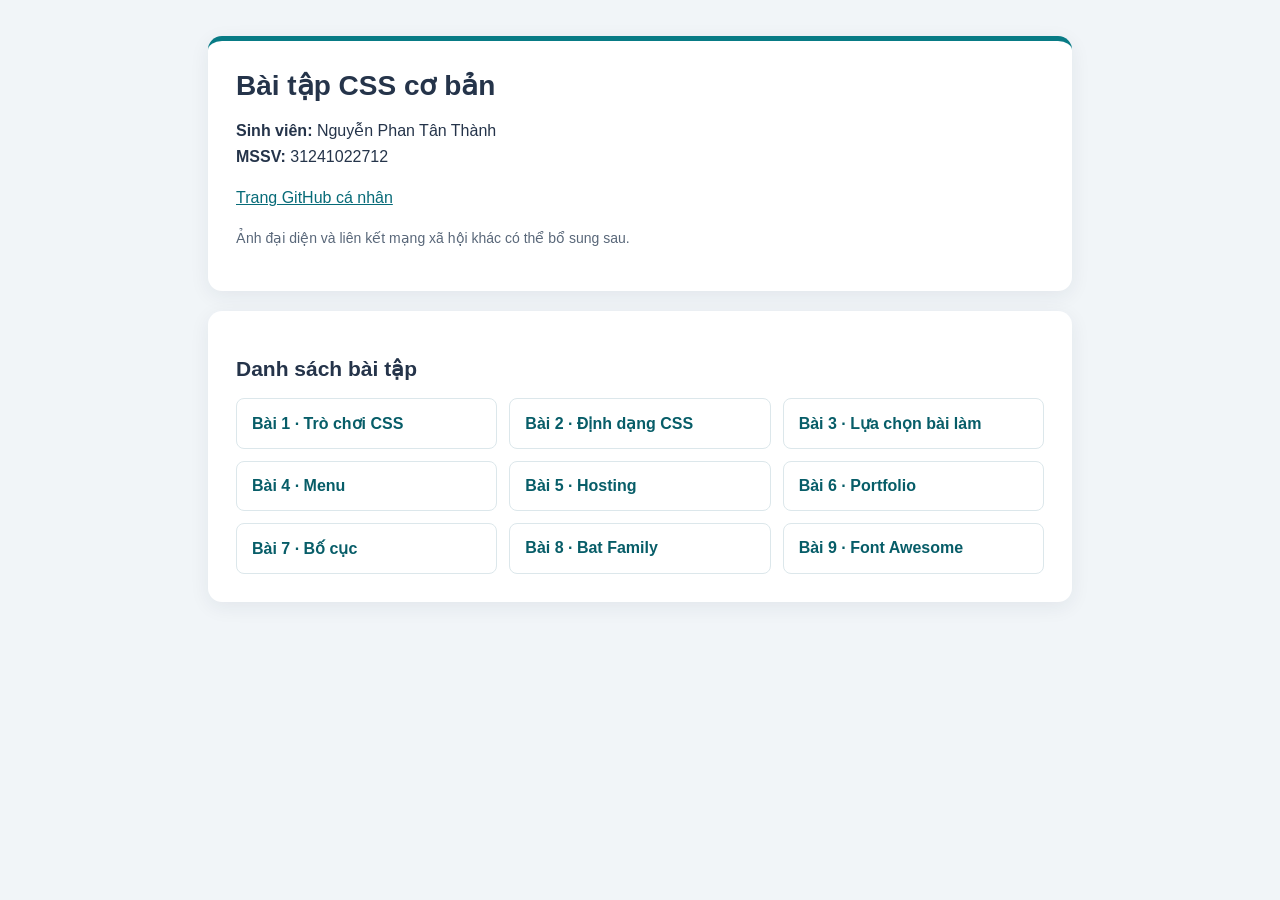
==== index.html @ 28396dc8 "Fix GitHub Pages homepage link" ====
<!doctype html>
<html lang="vi">
<head>
  <meta charset="utf-8">
  <meta name="viewport" content="width=device-width, initial-scale=1">
  <meta http-equiv="refresh" content="0; url=Tuan3/VeNha/">
  <title>Bài tập CSS tuần 3</title>
</head>
<body>
  <p>Đang mở trang bài tập. Nếu trang không tự chuyển, <a href="Tuan3/VeNha/">nhấn vào đây để xem bài tập</a>.</p>
</body>
</html>
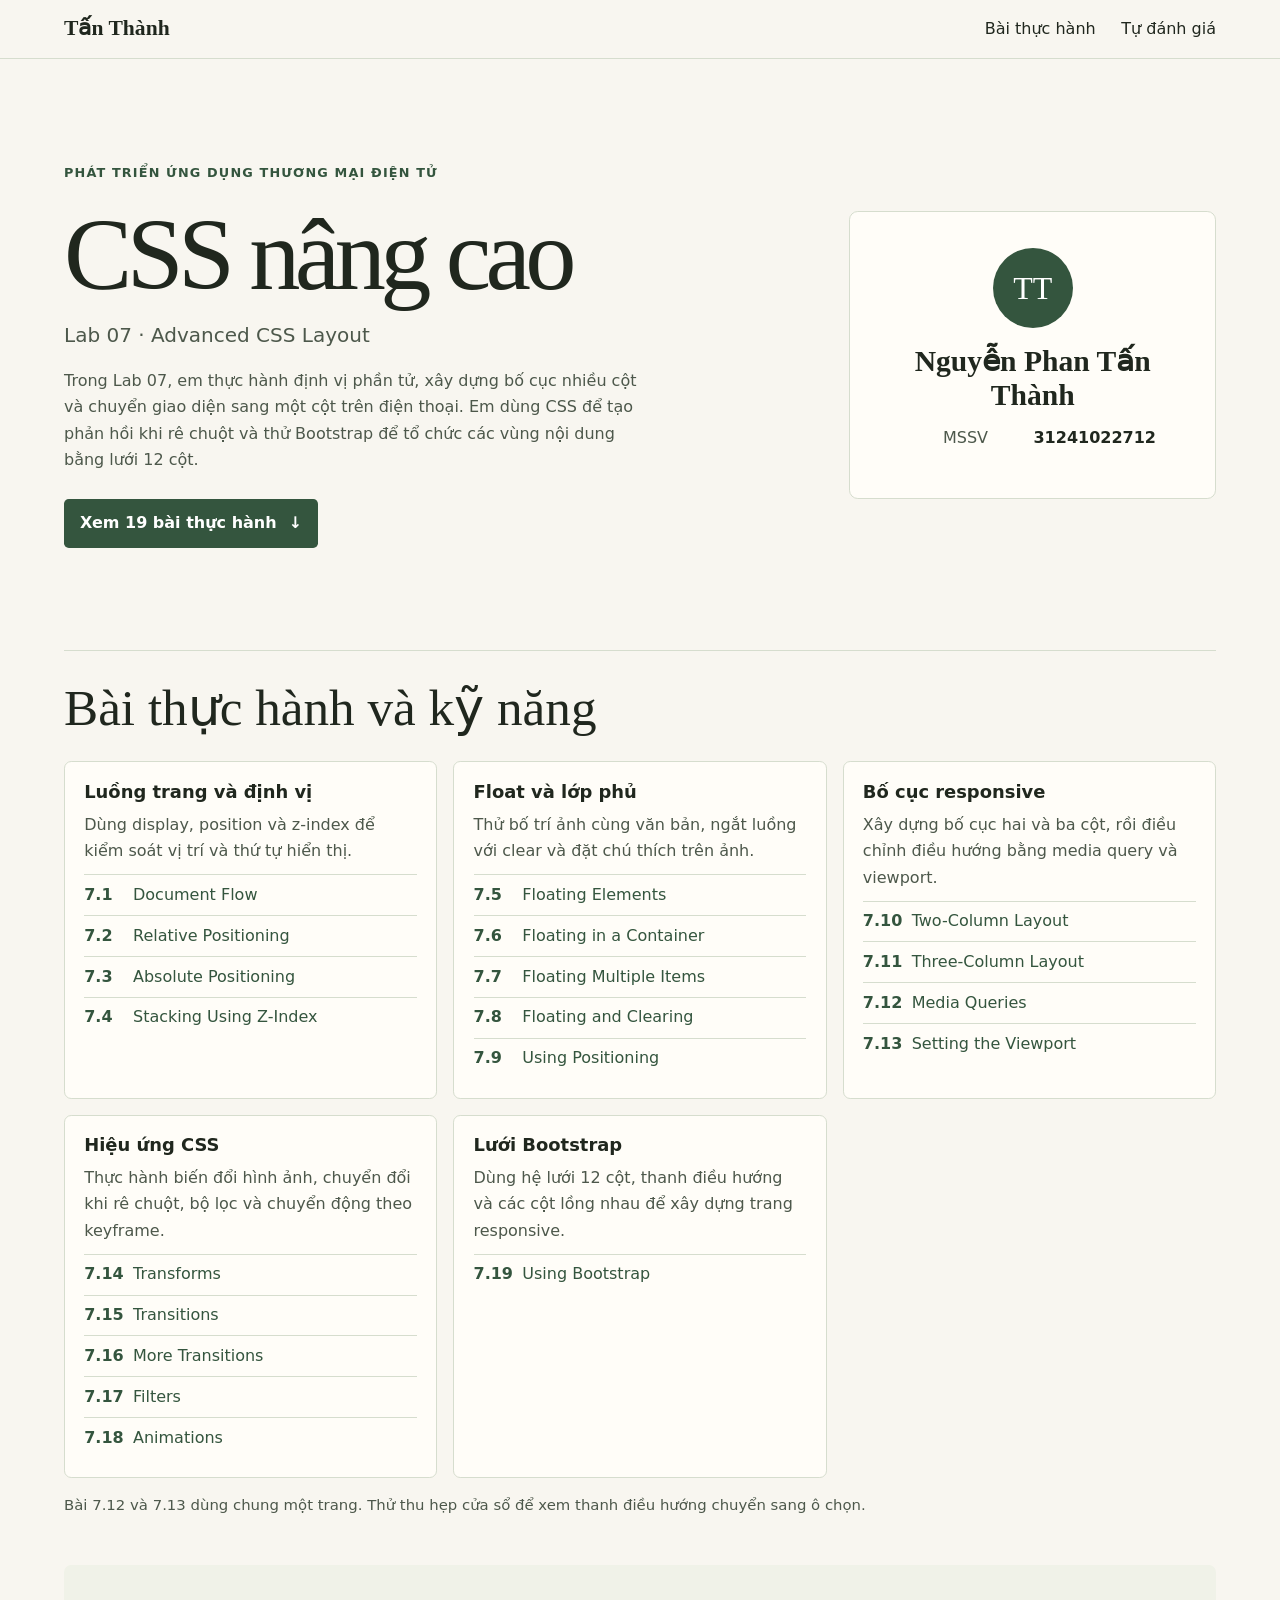
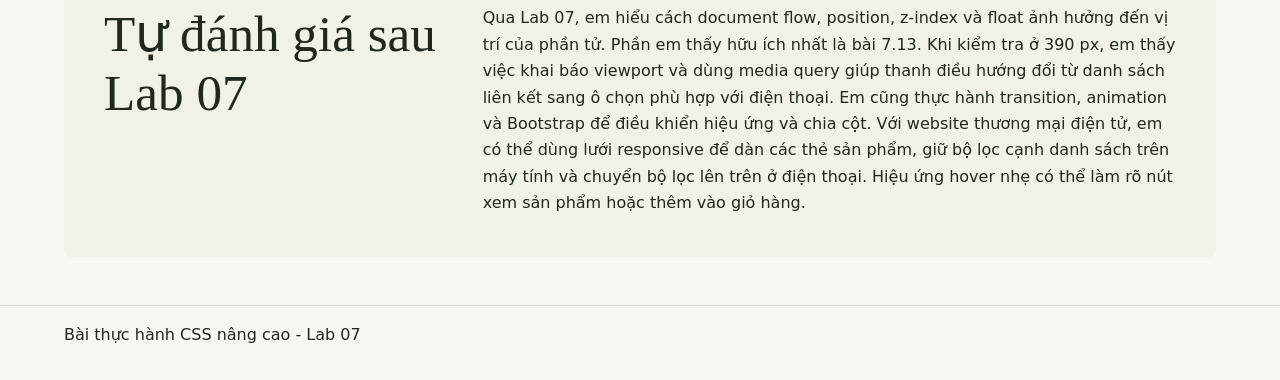
==== commit 34633573: "Add Advanced CSS Lab 07 assignment" ====
--- a/index.html
+++ b/index.html
@@ -1,12 +1,112 @@
-<!doctype html>
+<!DOCTYPE html>
 <html lang="vi">
 <head>
   <meta charset="utf-8">
   <meta name="viewport" content="width=device-width, initial-scale=1">
-  <meta http-equiv="refresh" content="0; url=Tuan3/VeNha/">
-  <title>Bài tập CSS tuần 3</title>
+  <title>Lab 07 CSS nâng cao | Tấn Thành</title>
+  <meta name="description" content="Bài thực hành Lab 07 CSS nâng cao của Nguyễn Phan Tấn Thành">
+  <link rel="stylesheet" href="style.css">
 </head>
 <body>
-  <p>Đang mở trang bài tập. Nếu trang không tự chuyển, <a href="Tuan3/VeNha/">nhấn vào đây để xem bài tập</a>.</p>
+  <a class="skip-link" href="#main">Đến nội dung</a>
+  <header class="site-header">
+    <nav class="wrap site-nav" aria-label="Điều hướng chính">
+      <a class="name" href="./">Tấn Thành</a>
+      <ul>
+        <li><a href="#bai-thuc-hanh">Bài thực hành</a></li>
+        <li><a href="#tu-danh-gia">Tự đánh giá</a></li>
+      </ul>
+    </nav>
+  </header>
+
+  <main id="main" class="wrap">
+    <section class="hero" aria-labelledby="hero-title">
+      <div class="intro">
+        <p class="course">Phát triển ứng dụng thương mại điện tử</p>
+        <h1 id="hero-title">CSS nâng cao</h1>
+        <p class="subtitle">Lab 07 · Advanced CSS Layout</p>
+        <p>Trong Lab 07, em thực hành định vị phần tử, xây dựng bố cục nhiều cột và chuyển giao diện sang một cột trên điện thoại. Em dùng CSS để tạo phản hồi khi rê chuột và thử Bootstrap để tổ chức các vùng nội dung bằng lưới 12 cột.</p>
+        <a class="button" href="#bai-thuc-hanh">Xem 19 bài thực hành <span aria-hidden="true">↓</span></a>
+      </div>
+      <div class="profile">
+        <div class="profile-info">
+          <p class="profile-initials" aria-hidden="true">TT</p>
+          <h2>Nguyễn Phan Tấn Thành</h2>
+          <dl>
+            <div><dt>MSSV</dt><dd>31241022712</dd></div>
+          </dl>
+        </div>
+      </div>
+    </section>
+
+    <section class="exercises" id="bai-thuc-hanh" aria-labelledby="exercises-title">
+      <h2 id="exercises-title">Bài thực hành và kỹ năng</h2>
+      <div class="topics">
+      <section class="topic">
+        <h3>Luồng trang và định vị</h3>
+        <p>Dùng display, position và z-index để kiểm soát vị trí và thứ tự hiển thị.</p>
+        <ul>
+          <li><a href="Lab07/lab07-exercise01.html"><span>7.1</span> Document Flow</a></li>
+          <li><a href="Lab07/lab07-exercise02.html"><span>7.2</span> Relative Positioning</a></li>
+          <li><a href="Lab07/lab07-exercise03.html"><span>7.3</span> Absolute Positioning</a></li>
+          <li><a href="Lab07/lab07-exercise04.html"><span>7.4</span> Stacking Using Z-Index</a></li>
+        </ul>
+      </section>
+
+      <section class="topic">
+        <h3>Float và lớp phủ</h3>
+        <p>Thử bố trí ảnh cùng văn bản, ngắt luồng với clear và đặt chú thích trên ảnh.</p>
+        <ul>
+          <li><a href="Lab07/lab07-exercise05.html"><span>7.5</span> Floating Elements</a></li>
+          <li><a href="Lab07/lab07-exercise06.html"><span>7.6</span> Floating in a Container</a></li>
+          <li><a href="Lab07/lab07-exercise07.html"><span>7.7</span> Floating Multiple Items</a></li>
+          <li><a href="Lab07/lab07-exercise08.html"><span>7.8</span> Floating and Clearing</a></li>
+          <li><a href="Lab07/lab07-exercise09.html"><span>7.9</span> Using Positioning</a></li>
+        </ul>
+      </section>
+
+      <section class="topic">
+        <h3>Bố cục responsive</h3>
+        <p>Xây dựng bố cục hai và ba cột, rồi điều chỉnh điều hướng bằng media query và viewport.</p>
+        <ul>
+          <li><a href="Lab07/lab07-exercise10.html"><span>7.10</span> Two-Column Layout</a></li>
+          <li><a href="Lab07/lab07-exercise11.html"><span>7.11</span> Three-Column Layout</a></li>
+          <li><a href="Lab07/lab07-exercise12.html"><span>7.12</span> Media Queries</a></li>
+          <li><a href="Lab07/lab07-exercise12.html"><span>7.13</span> Setting the Viewport</a></li>
+        </ul>
+      </section>
+
+      <section class="topic">
+        <h3>Hiệu ứng CSS</h3>
+        <p>Thực hành biến đổi hình ảnh, chuyển đổi khi rê chuột, bộ lọc và chuyển động theo keyframe.</p>
+        <ul>
+          <li><a href="Lab07/lab07-exercise14.html"><span>7.14</span> Transforms</a></li>
+          <li><a href="Lab07/lab07-exercise15.html"><span>7.15</span> Transitions</a></li>
+          <li><a href="Lab07/lab07-exercise16.html"><span>7.16</span> More Transitions</a></li>
+          <li><a href="Lab07/lab07-exercise17.html"><span>7.17</span> Filters</a></li>
+          <li><a href="Lab07/lab07-exercise18.html"><span>7.18</span> Animations</a></li>
+        </ul>
+      </section>
+
+      <section class="topic">
+        <h3>Lưới Bootstrap</h3>
+        <p>Dùng hệ lưới 12 cột, thanh điều hướng và các cột lồng nhau để xây dựng trang responsive.</p>
+        <ul>
+          <li><a href="Lab07/lab07-exercise19.html"><span>7.19</span> Using Bootstrap</a></li>
+        </ul>
+      </section>
+      </div>
+      <p class="note">Bài 7.12 và 7.13 dùng chung một trang. Thử thu hẹp cửa sổ để xem thanh điều hướng chuyển sang ô chọn.</p>
+    </section>
+
+    <section class="reflection" id="tu-danh-gia" aria-labelledby="reflection-title">
+      <h2 id="reflection-title">Tự đánh giá sau Lab 07</h2>
+      <p>Qua Lab 07, em hiểu cách document flow, position, z-index và float ảnh hưởng đến vị trí của phần tử. Phần em thấy hữu ích nhất là bài 7.13. Khi kiểm tra ở 390 px, em thấy việc khai báo viewport và dùng media query giúp thanh điều hướng đổi từ danh sách liên kết sang ô chọn phù hợp với điện thoại. Em cũng thực hành transition, animation và Bootstrap để điều khiển hiệu ứng và chia cột. Với website thương mại điện tử, em có thể dùng lưới responsive để dàn các thẻ sản phẩm, giữ bộ lọc cạnh danh sách trên máy tính và chuyển bộ lọc lên trên ở điện thoại. Hiệu ứng hover nhẹ có thể làm rõ nút xem sản phẩm hoặc thêm vào giỏ hàng.</p>
+    </section>
+  </main>
+
+  <footer class="site-footer">
+    <div class="wrap">Bài thực hành CSS nâng cao - Lab 07</div>
+  </footer>
 </body>
 </html>
--- a/style.css
+++ b/style.css
@@ -0,0 +1,138 @@
+:root {
+  color-scheme: light;
+  --paper: #f8f6f0;
+  --ink: #20271e;
+  --muted: #4d584b;
+  --accent: #34553e;
+  --rule: #d6ddce;
+  --panel: #f0f2e8;
+}
+
+* { box-sizing: border-box; }
+html { scroll-padding-top: 1rem; }
+body {
+  margin: 0;
+  color: var(--ink);
+  background: var(--paper);
+  font: 1rem/1.65 system-ui, sans-serif;
+}
+a { color: var(--accent); text-underline-offset: .22em; }
+a:focus-visible { outline: 3px solid #795e31; outline-offset: 4px; }
+.wrap { width: min(72rem, calc(100% - 3rem)); margin-inline: auto; }
+.site-header { border-bottom: 1px solid var(--rule); }
+.site-nav, .site-nav ul {
+  display: flex;
+  flex-wrap: wrap;
+  align-items: center;
+  gap: 1rem 1.6rem;
+}
+.site-nav { justify-content: space-between; padding-block: 1rem; }
+.site-nav ul { margin: 0; padding: 0; list-style: none; }
+.site-nav a { color: var(--ink); text-decoration: none; }
+.site-nav a:hover { text-decoration: underline; }
+.name { font: bold 1.35rem/1.2 Georgia, serif; }
+.skip-link {
+  position: absolute;
+  z-index: 1;
+  inset: .5rem auto auto .5rem;
+  padding: .5rem .8rem;
+  background: white;
+  transform: translateY(-150%);
+}
+.skip-link:focus { transform: none; }
+
+.hero {
+  display: grid;
+  grid-template-columns: minmax(0, 1.45fr) minmax(15rem, .75fr);
+  align-items: center;
+  gap: clamp(2rem, 6vw, 6rem);
+  padding-block: clamp(3rem, 8vw, 7rem);
+}
+h1, h2, h3 { margin: 0; line-height: 1.15; }
+h1, main > section > h2, .profile h2 { font-family: Georgia, serif; }
+h1 { font-size: clamp(3.4rem, 8vw, 7rem); font-weight: 500; letter-spacing: -.055em; }
+main > section > h2 { font-size: clamp(2rem, 4vw, 3.25rem); font-weight: 500; }
+.course {
+  margin: 0 0 .8rem;
+  color: var(--accent);
+  font-size: .8rem;
+  font-weight: 750;
+  letter-spacing: .09em;
+  text-transform: uppercase;
+}
+.subtitle { margin: .35rem 0 1rem; font-size: 1.25rem; color: var(--muted); }
+.intro > p:last-of-type { max-width: 36rem; color: var(--muted); }
+.button {
+  display: inline-flex;
+  align-items: center;
+  gap: .75rem;
+  margin-top: .6rem;
+  padding: .7rem 1rem;
+  border-radius: .3rem;
+  background: var(--accent);
+  color: white;
+  font-weight: 650;
+  text-decoration: none;
+}
+.button:hover { background: #244331; }
+.profile { display: grid; place-items: center; min-height: 18rem; overflow: hidden; border: 1px solid var(--rule); border-radius: .55rem; background: #fffdf8; text-align: center; }
+.profile-info { padding: 2rem 1.2rem; }
+.profile-initials { display: grid; place-items: center; width: 5rem; aspect-ratio: 1; margin: 0 auto 1rem; border-radius: 50%; background: var(--accent); color: white; font: 2rem/1 Georgia, serif; }
+.profile h2 { font-size: clamp(1.35rem, 2.4vw, 1.85rem); }
+.profile dl { margin: .8rem 0 .6rem; }
+.profile dl div { display: flex; justify-content: center; flex-wrap: wrap; gap: 0 .75rem; }
+.profile dt { color: var(--muted); min-width: 7rem; }
+.profile dd { margin: 0; font-weight: 650; overflow-wrap: anywhere; }
+
+.exercises { padding-top: 1.7rem; border-top: 1px solid var(--rule); }
+.topics {
+  display: grid;
+  grid-template-columns: repeat(3, minmax(0, 1fr));
+  gap: 1rem;
+  margin-top: 1.5rem;
+}
+.topic {
+  padding: 1.2rem;
+  border: 1px solid var(--rule);
+  border-radius: .45rem;
+  background: #fffdf8;
+}
+.topic h3 { font-size: 1.12rem; }
+.topic p { margin: .6rem 0; color: var(--muted); }
+.topic ul { list-style: none; margin: 0; padding: 0; }
+.topic li { border-top: 1px solid var(--rule); }
+.topic a {
+  display: grid;
+  grid-template-columns: 2.75rem 1fr;
+  align-items: baseline;
+  gap: .3rem;
+  padding-block: .42rem;
+  text-decoration: none;
+}
+.topic a:hover { text-decoration: underline; }
+.topic span { font-variant-numeric: tabular-nums; font-weight: 700; }
+.note { color: var(--muted); font-size: .93rem; }
+.reflection {
+  display: grid;
+  grid-template-columns: 1fr 2fr;
+  gap: 2rem;
+  margin-block: 3rem;
+  padding: clamp(1.4rem, 4vw, 2.5rem);
+  border-radius: .45rem;
+  background: var(--panel);
+}
+.reflection p { margin: 0; max-width: 69ch; }
+.site-footer { padding-block: 1rem 2rem; border-top: 1px solid var(--rule); }
+
+@media (max-width: 860px) {
+  .topics { grid-template-columns: repeat(2, minmax(0, 1fr)); }
+}
+@media (max-width: 620px) {
+  .wrap { width: calc(100% - 2rem); }
+  .hero, .topics, .reflection { grid-template-columns: 1fr; }
+  .hero { padding-block: 2.5rem; gap: 1.6rem; }
+  .profile { max-width: 25rem; }
+  .site-nav { gap: .6rem 1rem; }
+  .site-nav ul { gap: .2rem .9rem; }
+  .reflection { gap: .9rem; }
+}
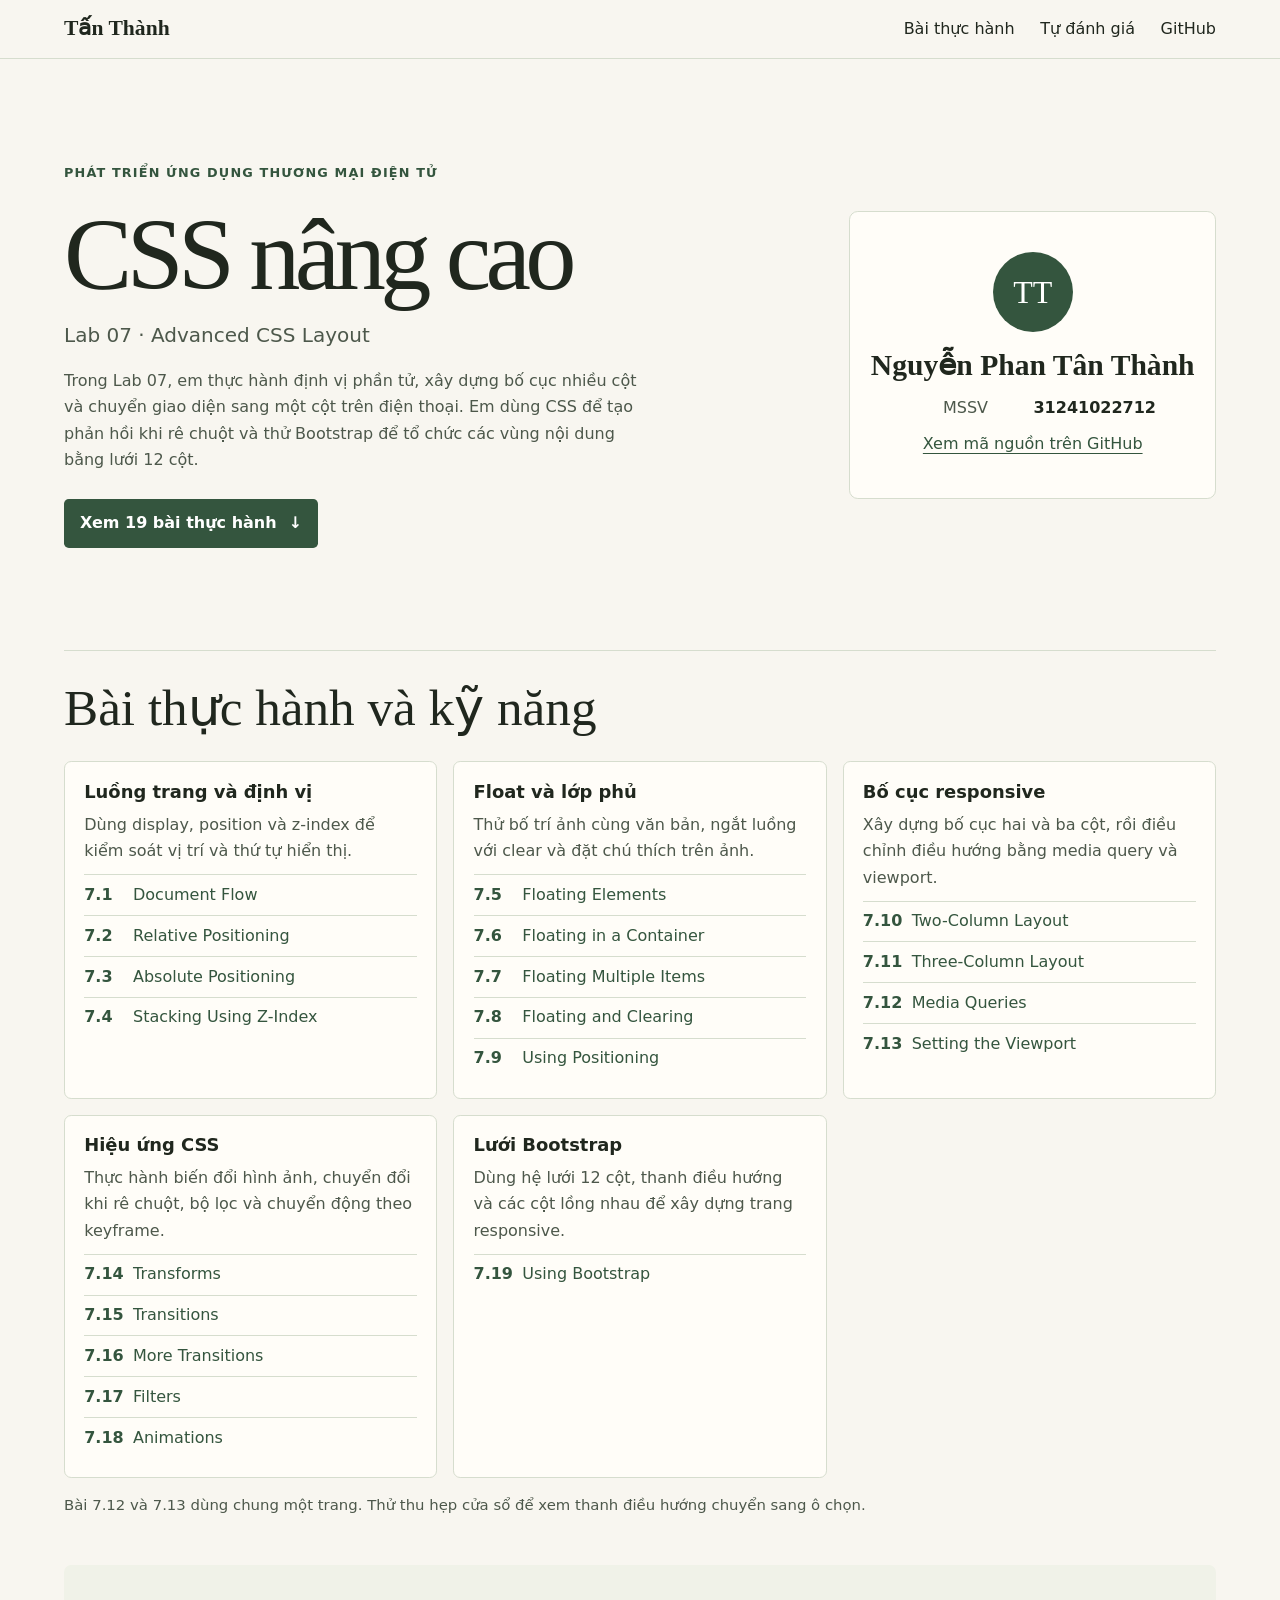
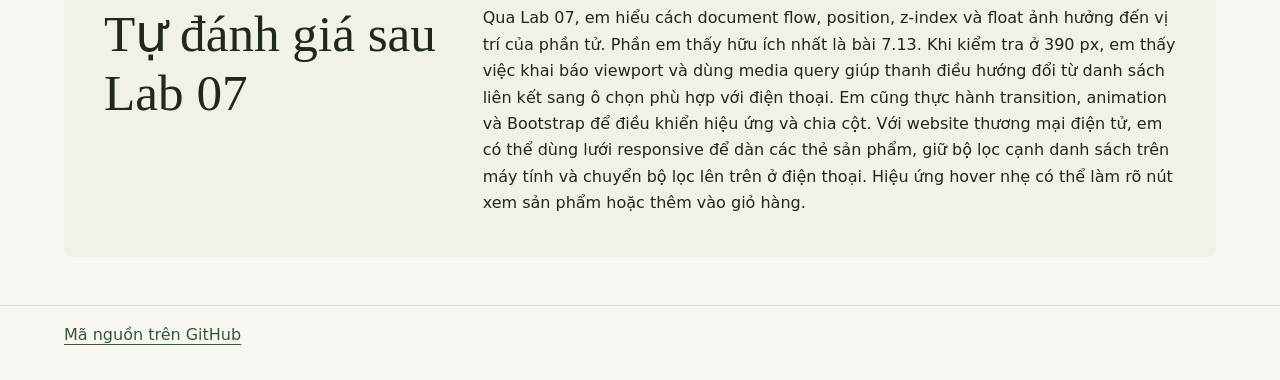
==== commit 629d1f12: "Link portfolio to course repository" ====
--- a/index.html
+++ b/index.html
@@ -15,6 +15,7 @@
       <ul>
         <li><a href="#bai-thuc-hanh">Bài thực hành</a></li>
         <li><a href="#tu-danh-gia">Tự đánh giá</a></li>
+        <li><a href="https://github.com/thanhnguyen31241022712-UEH/bai-tap-css-tuan-UEH-31241022712">GitHub</a></li>
       </ul>
     </nav>
   </header>
@@ -31,10 +32,11 @@
       <div class="profile">
         <div class="profile-info">
           <p class="profile-initials" aria-hidden="true">TT</p>
-          <h2>Nguyễn Phan Tấn Thành</h2>
+          <h2>Nguyễn Phan Tân Thành</h2>
           <dl>
             <div><dt>MSSV</dt><dd>31241022712</dd></div>
           </dl>
+          <a href="https://github.com/thanhnguyen31241022712-UEH/bai-tap-css-tuan-UEH-31241022712">Xem mã nguồn trên GitHub</a>
         </div>
       </div>
     </section>
@@ -106,7 +108,7 @@
   </main>
 
   <footer class="site-footer">
-    <div class="wrap">Bài thực hành CSS nâng cao - Lab 07</div>
+    <div class="wrap"><a href="https://github.com/thanhnguyen31241022712-UEH/bai-tap-css-tuan-UEH-31241022712">Mã nguồn trên GitHub</a></div>
   </footer>
 </body>
 </html>
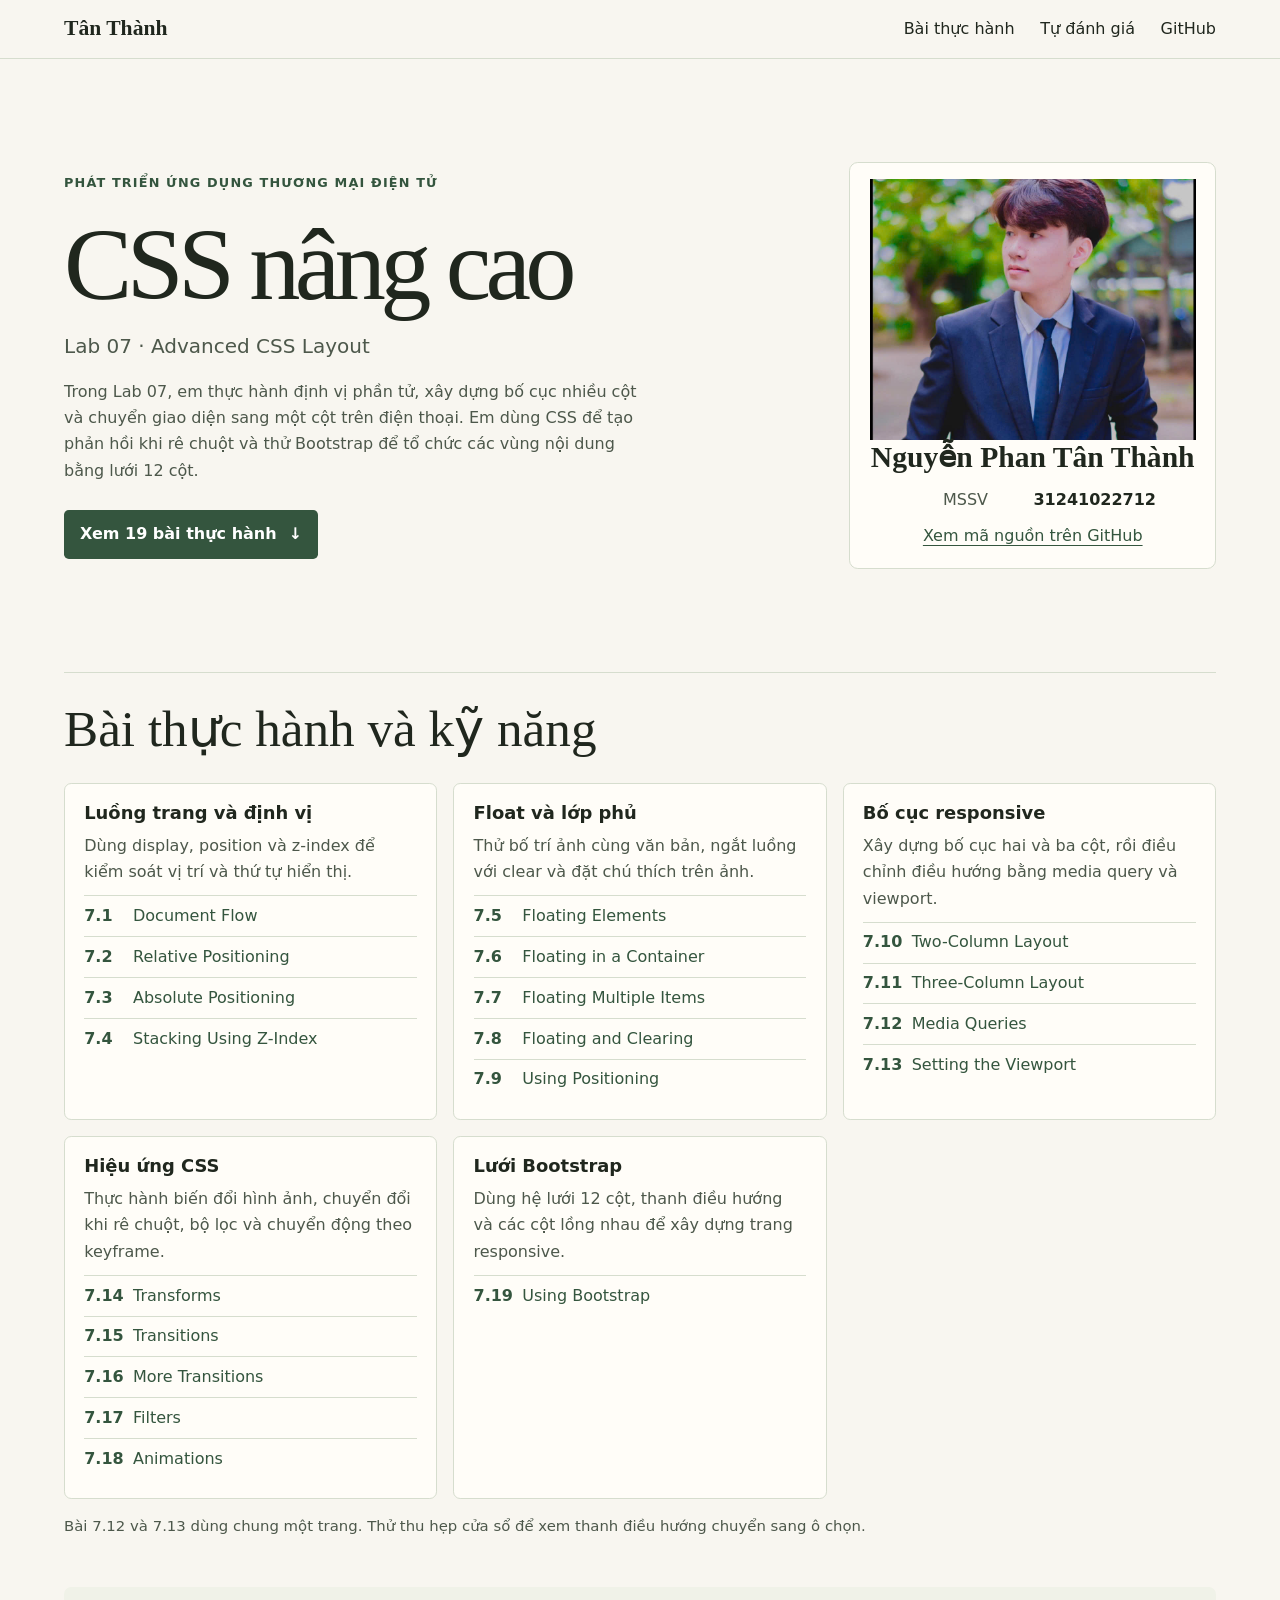
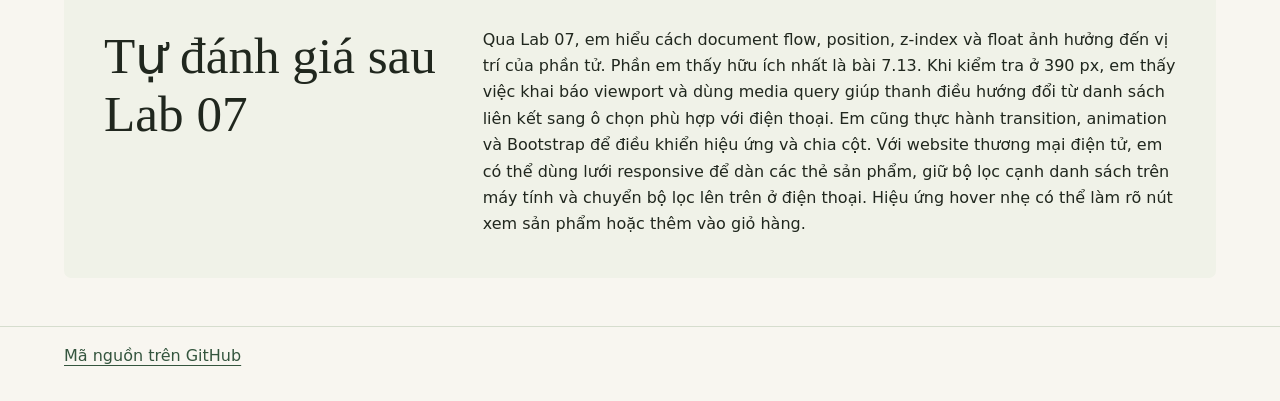
==== commit c4cb1679: "Correct name and restore personal portrait" ====
--- a/index.html
+++ b/index.html
@@ -3,15 +3,15 @@
 <head>
   <meta charset="utf-8">
   <meta name="viewport" content="width=device-width, initial-scale=1">
-  <title>Lab 07 CSS nâng cao | Tấn Thành</title>
-  <meta name="description" content="Bài thực hành Lab 07 CSS nâng cao của Nguyễn Phan Tấn Thành">
+  <title>Lab 07 CSS nâng cao | Tân Thành</title>
+  <meta name="description" content="Bài thực hành Lab 07 CSS nâng cao của Nguyễn Phan Tân Thành">
   <link rel="stylesheet" href="style.css">
 </head>
 <body>
   <a class="skip-link" href="#main">Đến nội dung</a>
   <header class="site-header">
     <nav class="wrap site-nav" aria-label="Điều hướng chính">
-      <a class="name" href="./">Tấn Thành</a>
+      <a class="name" href="./">Tân Thành</a>
       <ul>
         <li><a href="#bai-thuc-hanh">Bài thực hành</a></li>
         <li><a href="#tu-danh-gia">Tự đánh giá</a></li>
@@ -31,7 +31,7 @@
       </div>
       <div class="profile">
         <div class="profile-info">
-          <p class="profile-initials" aria-hidden="true">TT</p>
+          <img src="images/anh-ca-nhan.jpg" width="960" height="1280" alt="Chân dung Nguyễn Phan Tân Thành">
           <h2>Nguyễn Phan Tân Thành</h2>
           <dl>
             <div><dt>MSSV</dt><dd>31241022712</dd></div>
--- a/style.css
+++ b/style.css
@@ -75,9 +75,9 @@
   text-decoration: none;
 }
 .button:hover { background: #244331; }
-.profile { display: grid; place-items: center; min-height: 18rem; overflow: hidden; border: 1px solid var(--rule); border-radius: .55rem; background: #fffdf8; text-align: center; }
-.profile-info { padding: 2rem 1.2rem; }
-.profile-initials { display: grid; place-items: center; width: 5rem; aspect-ratio: 1; margin: 0 auto 1rem; border-radius: 50%; background: var(--accent); color: white; font: 2rem/1 Georgia, serif; }
+.profile { overflow: hidden; border: 1px solid var(--rule); border-radius: .55rem; background: #fffdf8; text-align: center; }
+.profile img { display: block; width: 100%; height: auto; aspect-ratio: 5 / 4; object-fit: cover; object-position: 50% 30%; }
+.profile-info { padding: 1rem 1.2rem 1.2rem; }
 .profile h2 { font-size: clamp(1.35rem, 2.4vw, 1.85rem); }
 .profile dl { margin: .8rem 0 .6rem; }
 .profile dl div { display: flex; justify-content: center; flex-wrap: wrap; gap: 0 .75rem; }
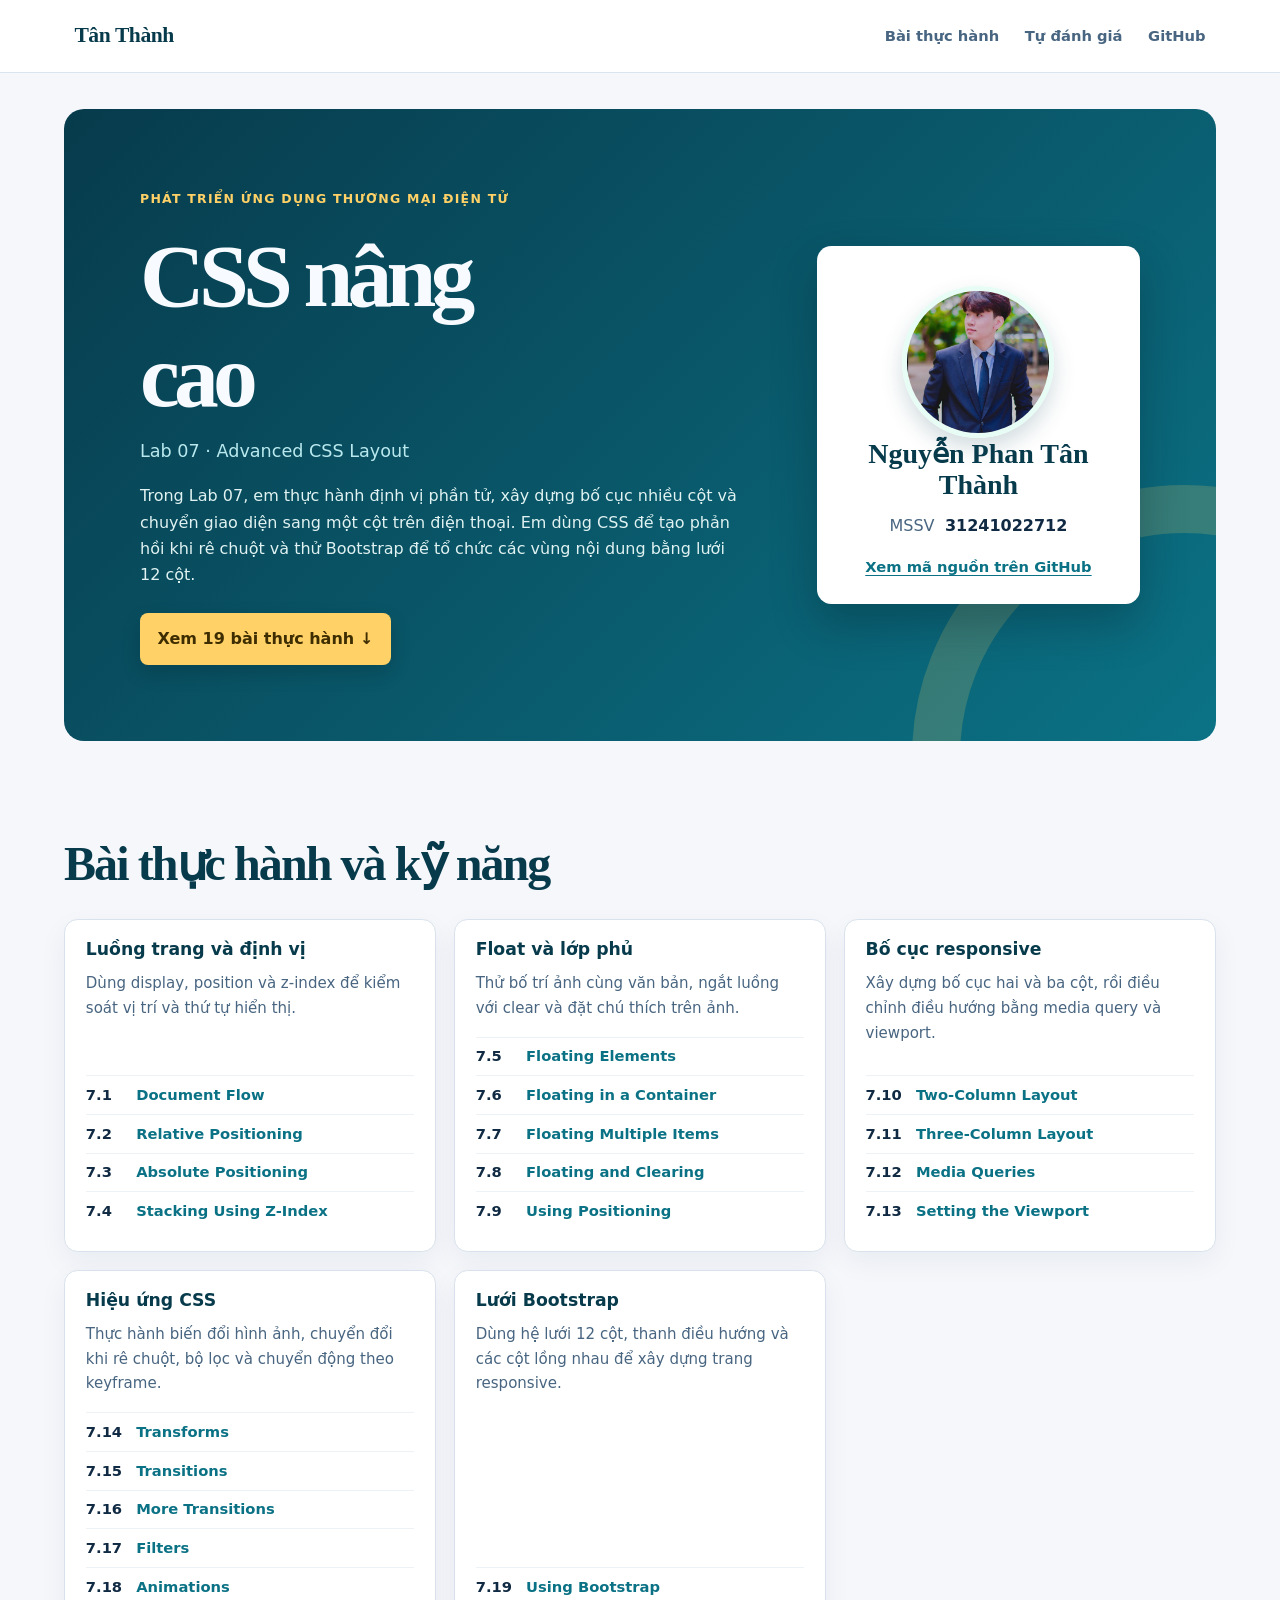
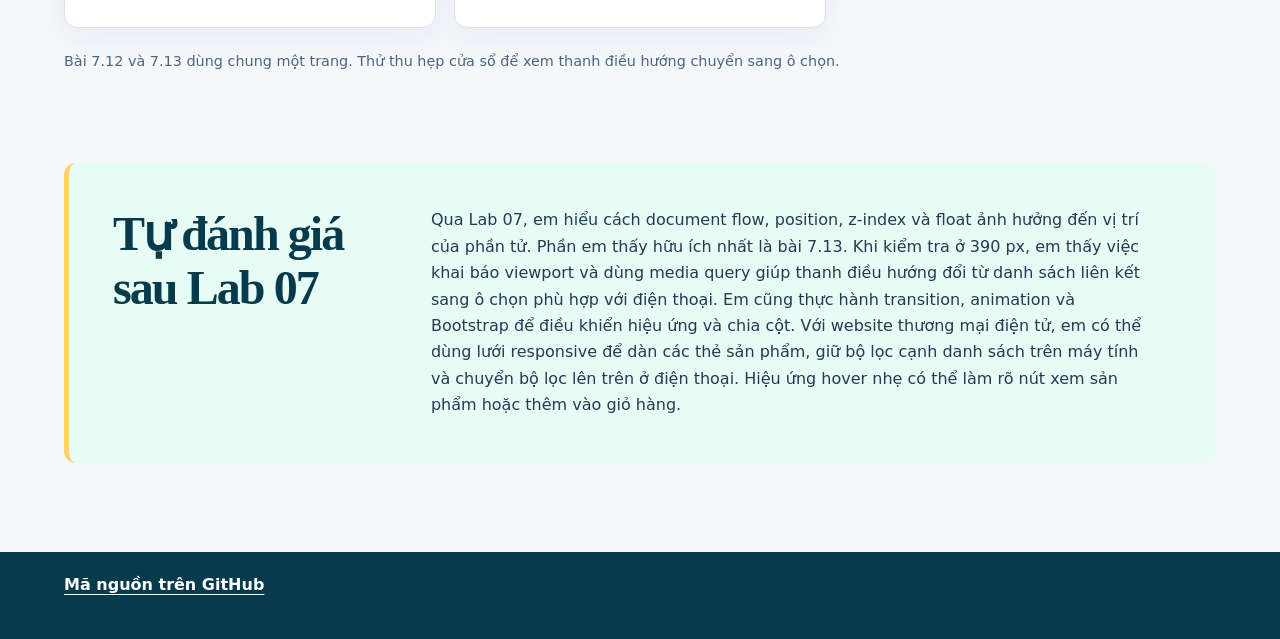
==== commit a8148b6b: "Use compact circular portrait" ====
--- a/index.html
+++ b/index.html
@@ -5,7 +5,7 @@
   <meta name="viewport" content="width=device-width, initial-scale=1">
   <title>Lab 07 CSS nâng cao | Tân Thành</title>
   <meta name="description" content="Bài thực hành Lab 07 CSS nâng cao của Nguyễn Phan Tân Thành">
-  <link rel="stylesheet" href="style.css">
+  <link rel="stylesheet" href="style.css?v=20261124-2">
 </head>
 <body>
   <a class="skip-link" href="#main">Đến nội dung</a>
--- a/style.css
+++ b/style.css
@@ -1,138 +1,52 @@
-:root {
-  color-scheme: light;
-  --paper: #f8f6f0;
-  --ink: #20271e;
-  --muted: #4d584b;
-  --accent: #34553e;
-  --rule: #d6ddce;
-  --panel: #f0f2e8;
-}
-
+:root { --ink: #102a43; --ink-soft: #486581; --paper: #f5f7fb; --surface: #fff; --line: #d9e2ec; --brand: #0b7285; --brand-dark: #073b4c; --highlight: #ffd166; }
 * { box-sizing: border-box; }
-html { scroll-padding-top: 1rem; }
-body {
-  margin: 0;
-  color: var(--ink);
-  background: var(--paper);
-  font: 1rem/1.65 system-ui, sans-serif;
-}
-a { color: var(--accent); text-underline-offset: .22em; }
-a:focus-visible { outline: 3px solid #795e31; outline-offset: 4px; }
+html { scroll-behavior: smooth; scroll-padding-top: 5rem; }
+body { margin: 0; color: var(--ink); background: var(--paper); font: 1rem/1.65 "Segoe UI", system-ui, sans-serif; }
+a { color: inherit; text-underline-offset: .22em; }
+a:focus-visible { outline: 3px solid var(--highlight); outline-offset: 4px; }
 .wrap { width: min(72rem, calc(100% - 3rem)); margin-inline: auto; }
-.site-header { border-bottom: 1px solid var(--rule); }
-.site-nav, .site-nav ul {
-  display: flex;
-  flex-wrap: wrap;
-  align-items: center;
-  gap: 1rem 1.6rem;
-}
-.site-nav { justify-content: space-between; padding-block: 1rem; }
-.site-nav ul { margin: 0; padding: 0; list-style: none; }
-.site-nav a { color: var(--ink); text-decoration: none; }
-.site-nav a:hover { text-decoration: underline; }
-.name { font: bold 1.35rem/1.2 Georgia, serif; }
-.skip-link {
-  position: absolute;
-  z-index: 1;
-  inset: .5rem auto auto .5rem;
-  padding: .5rem .8rem;
-  background: white;
-  transform: translateY(-150%);
-}
+.skip-link { position: absolute; z-index: 10; inset: .6rem auto auto .6rem; padding: .55rem .9rem; border-radius: .4rem; background: var(--highlight); color: var(--brand-dark); font-weight: 700; transform: translateY(-180%); }
 .skip-link:focus { transform: none; }
-
-.hero {
-  display: grid;
-  grid-template-columns: minmax(0, 1.45fr) minmax(15rem, .75fr);
-  align-items: center;
-  gap: clamp(2rem, 6vw, 6rem);
-  padding-block: clamp(3rem, 8vw, 7rem);
-}
-h1, h2, h3 { margin: 0; line-height: 1.15; }
-h1, main > section > h2, .profile h2 { font-family: Georgia, serif; }
-h1 { font-size: clamp(3.4rem, 8vw, 7rem); font-weight: 500; letter-spacing: -.055em; }
-main > section > h2 { font-size: clamp(2rem, 4vw, 3.25rem); font-weight: 500; }
-.course {
-  margin: 0 0 .8rem;
-  color: var(--accent);
-  font-size: .8rem;
-  font-weight: 750;
-  letter-spacing: .09em;
-  text-transform: uppercase;
-}
-.subtitle { margin: .35rem 0 1rem; font-size: 1.25rem; color: var(--muted); }
-.intro > p:last-of-type { max-width: 36rem; color: var(--muted); }
-.button {
-  display: inline-flex;
-  align-items: center;
-  gap: .75rem;
-  margin-top: .6rem;
-  padding: .7rem 1rem;
-  border-radius: .3rem;
-  background: var(--accent);
-  color: white;
-  font-weight: 650;
-  text-decoration: none;
-}
-.button:hover { background: #244331; }
-.profile { overflow: hidden; border: 1px solid var(--rule); border-radius: .55rem; background: #fffdf8; text-align: center; }
-.profile img { display: block; width: 100%; height: auto; aspect-ratio: 5 / 4; object-fit: cover; object-position: 50% 30%; }
-.profile-info { padding: 1rem 1.2rem 1.2rem; }
-.profile h2 { font-size: clamp(1.35rem, 2.4vw, 1.85rem); }
-.profile dl { margin: .8rem 0 .6rem; }
-.profile dl div { display: flex; justify-content: center; flex-wrap: wrap; gap: 0 .75rem; }
-.profile dt { color: var(--muted); min-width: 7rem; }
-.profile dd { margin: 0; font-weight: 650; overflow-wrap: anywhere; }
-
-.exercises { padding-top: 1.7rem; border-top: 1px solid var(--rule); }
-.topics {
-  display: grid;
-  grid-template-columns: repeat(3, minmax(0, 1fr));
-  gap: 1rem;
-  margin-top: 1.5rem;
-}
-.topic {
-  padding: 1.2rem;
-  border: 1px solid var(--rule);
-  border-radius: .45rem;
-  background: #fffdf8;
-}
-.topic h3 { font-size: 1.12rem; }
-.topic p { margin: .6rem 0; color: var(--muted); }
-.topic ul { list-style: none; margin: 0; padding: 0; }
-.topic li { border-top: 1px solid var(--rule); }
-.topic a {
-  display: grid;
-  grid-template-columns: 2.75rem 1fr;
-  align-items: baseline;
-  gap: .3rem;
-  padding-block: .42rem;
-  text-decoration: none;
-}
-.topic a:hover { text-decoration: underline; }
-.topic span { font-variant-numeric: tabular-nums; font-weight: 700; }
-.note { color: var(--muted); font-size: .93rem; }
-.reflection {
-  display: grid;
-  grid-template-columns: 1fr 2fr;
-  gap: 2rem;
-  margin-block: 3rem;
-  padding: clamp(1.4rem, 4vw, 2.5rem);
-  border-radius: .45rem;
-  background: var(--panel);
-}
-.reflection p { margin: 0; max-width: 69ch; }
-.site-footer { padding-block: 1rem 2rem; border-top: 1px solid var(--rule); }
-
-@media (max-width: 860px) {
-  .topics { grid-template-columns: repeat(2, minmax(0, 1fr)); }
-}
-@media (max-width: 620px) {
-  .wrap { width: calc(100% - 2rem); }
-  .hero, .topics, .reflection { grid-template-columns: 1fr; }
-  .hero { padding-block: 2.5rem; gap: 1.6rem; }
-  .profile { max-width: 25rem; }
-  .site-nav { gap: .6rem 1rem; }
-  .site-nav ul { gap: .2rem .9rem; }
-  .reflection { gap: .9rem; }
-}
+.site-header { position: sticky; z-index: 5; top: 0; border-bottom: 1px solid rgba(217,226,236,.9); background: rgba(255,255,255,.94); backdrop-filter: blur(12px); }
+.site-nav, .site-nav ul { display: flex; align-items: center; }
+.site-nav { justify-content: space-between; min-height: 4.5rem; gap: 1rem; }
+.site-nav ul { gap: .3rem; margin: 0; padding: 0; list-style: none; }
+.site-nav a { padding: .45rem .65rem; border-radius: .45rem; text-decoration: none; }
+.site-nav ul a { color: var(--ink-soft); font-size: .92rem; font-weight: 650; }
+.site-nav ul a:hover { color: var(--brand); background: #e6fcf5; }
+.name { color: var(--brand-dark); font: 700 1.35rem/1 Georgia, serif; letter-spacing: -.02em; }
+.hero { position: relative; display: grid; grid-template-columns: minmax(0, 1.3fr) minmax(17rem,.7fr); align-items: center; gap: clamp(2rem,6vw,5.5rem); margin-top: 2.25rem; padding: clamp(2.5rem,6vw,4.75rem); overflow: hidden; border-radius: 1.25rem; background: linear-gradient(135deg,#073b4c 0%,#0b7285 100%); color: #f7fbff; }
+.hero::after { position: absolute; width: 28rem; height: 28rem; right: -15rem; bottom: -18rem; border: 3rem solid rgba(255,209,102,.18); border-radius: 50%; content: ""; }
+.intro, .profile { position: relative; z-index: 1; }
+.course { display: inline-block; margin: 0 0 1rem; color: var(--highlight); font-size: .78rem; font-weight: 800; letter-spacing: .1em; text-transform: uppercase; }
+h1,h2,h3 { margin: 0; line-height: 1.12; }
+h1,main > section > h2,.profile h2 { font-family: Georgia,serif; }
+h1 { max-width: 10ch; font-size: clamp(3.25rem,7vw,6.25rem); letter-spacing: -.065em; }
+main > section > h2 { color: var(--brand-dark); font-size: clamp(2rem,4vw,3rem); letter-spacing: -.04em; }
+.subtitle { margin: .65rem 0 1.1rem; color: #b9e9ee; font-size: 1.1rem; }
+.intro > p:last-of-type { max-width: 38rem; margin-bottom: 1.5rem; color: #e0f2f1; }
+.button { display: inline-block; padding: .8rem 1.1rem; border-radius: .5rem; background: var(--highlight); color: #3d2d00; font-weight: 800; text-decoration: none; box-shadow: 0 8px 20px rgba(0,0,0,.16); }
+.button:hover { background: #ffe29a; transform: translateY(-2px); }
+.profile { overflow: hidden; border: 1px solid rgba(255,255,255,.6); border-radius: .9rem; background: var(--surface); color: var(--ink); box-shadow: 0 20px 45px rgba(0,23,31,.28); text-align: center; }
+.profile img { display: block; width: 9.5rem; height: 9.5rem; margin: 1.35rem auto 0; border: .35rem solid #e6fcf5; border-radius: 50%; object-fit: cover; object-position: 50% 39%; box-shadow: 0 10px 22px rgba(7,59,76,.18); }
+.profile-info { padding: 1.1rem 1.4rem 1.4rem; }
+.profile h2 { color: var(--brand-dark); font-size: clamp(1.35rem,2.3vw,1.75rem); }
+.profile dl { margin: .75rem 0 .95rem; }
+.profile dl div { display: flex; justify-content: center; gap: .65rem; }
+.profile dt { color: var(--ink-soft); }.profile dd { margin: 0; font-weight: 800; }
+.profile-info > a { color: var(--brand); font-size: .92rem; font-weight: 750; }
+.exercises { padding-top: clamp(4rem,8vw,6rem); }
+.topics { display: grid; grid-template-columns: repeat(3,minmax(0,1fr)); gap: 1.1rem; margin-top: 1.75rem; }
+.topic { display: flex; flex-direction: column; min-height: 15rem; padding: 1.3rem; border: 1px solid var(--line); border-radius: .85rem; background: var(--surface); box-shadow: 0 10px 28px rgba(16,42,67,.055); transition: transform .2s ease,box-shadow .2s ease; }
+.topic:hover { transform: translateY(-4px); box-shadow: 0 16px 32px rgba(16,42,67,.12); }
+.topic h3 { color: var(--brand-dark); font-size: 1.08rem; }
+.topic p { margin: .7rem 0 1rem; color: var(--ink-soft); font-size: .94rem; }
+.topic ul { margin: auto 0 0; padding: 0; list-style: none; }
+.topic li { border-top: 1px solid #edf2f7; }
+.topic a { display: grid; grid-template-columns: 2.9rem 1fr; gap: .25rem; padding: .42rem 0; color: var(--brand); font-size: .92rem; font-weight: 650; text-decoration: none; }
+.topic a:hover { color: var(--brand-dark); text-decoration: underline; }.topic span { color: var(--ink); font-variant-numeric: tabular-nums; font-weight: 850; }
+.note { margin: 1.4rem 0 0; color: var(--ink-soft); font-size: .9rem; }
+.reflection { display: grid; grid-template-columns: minmax(14rem,.75fr) 2fr; gap: 2.5rem; margin: clamp(3.5rem,7vw,6rem) 0; padding: clamp(1.6rem,4vw,2.75rem); border-left: .35rem solid var(--highlight); border-radius: .75rem; background: #e6fcf5; }
+.reflection p { max-width: 70ch; margin: 0; color: #243b53; }.site-footer { padding: 1.25rem 0 2.5rem; background: var(--brand-dark); color: #d9e2ec; }.site-footer a { color: #fff; font-weight: 700; }
+@media (max-width: 860px) { .hero { grid-template-columns: 1fr .72fr; gap: 1.6rem; padding: 2.4rem; }.topics { grid-template-columns: repeat(2,minmax(0,1fr)); }.reflection { grid-template-columns: 1fr; gap: 1rem; } }
+@media (max-width: 640px) { .wrap { width: min(100% - 2rem,34rem); }.site-nav { min-height: auto; padding: .75rem 0; align-items: flex-start; }.site-nav ul { flex-wrap: wrap; justify-content: flex-end; gap: .1rem; }.site-nav a { padding: .35rem .45rem; }.hero { grid-template-columns: 1fr; gap: 2rem; margin-top: 1rem; padding: 2.25rem 1.5rem; border-radius: .9rem; }h1 { font-size: clamp(3.3rem,17vw,4.75rem); }.profile { max-width: 23rem; width: 100%; justify-self: center; }.profile img { width: 8.5rem; height: 8.5rem; }.topics { grid-template-columns: 1fr; }.topic { min-height: 0; }.reflection { margin: 3.5rem 0; } }
